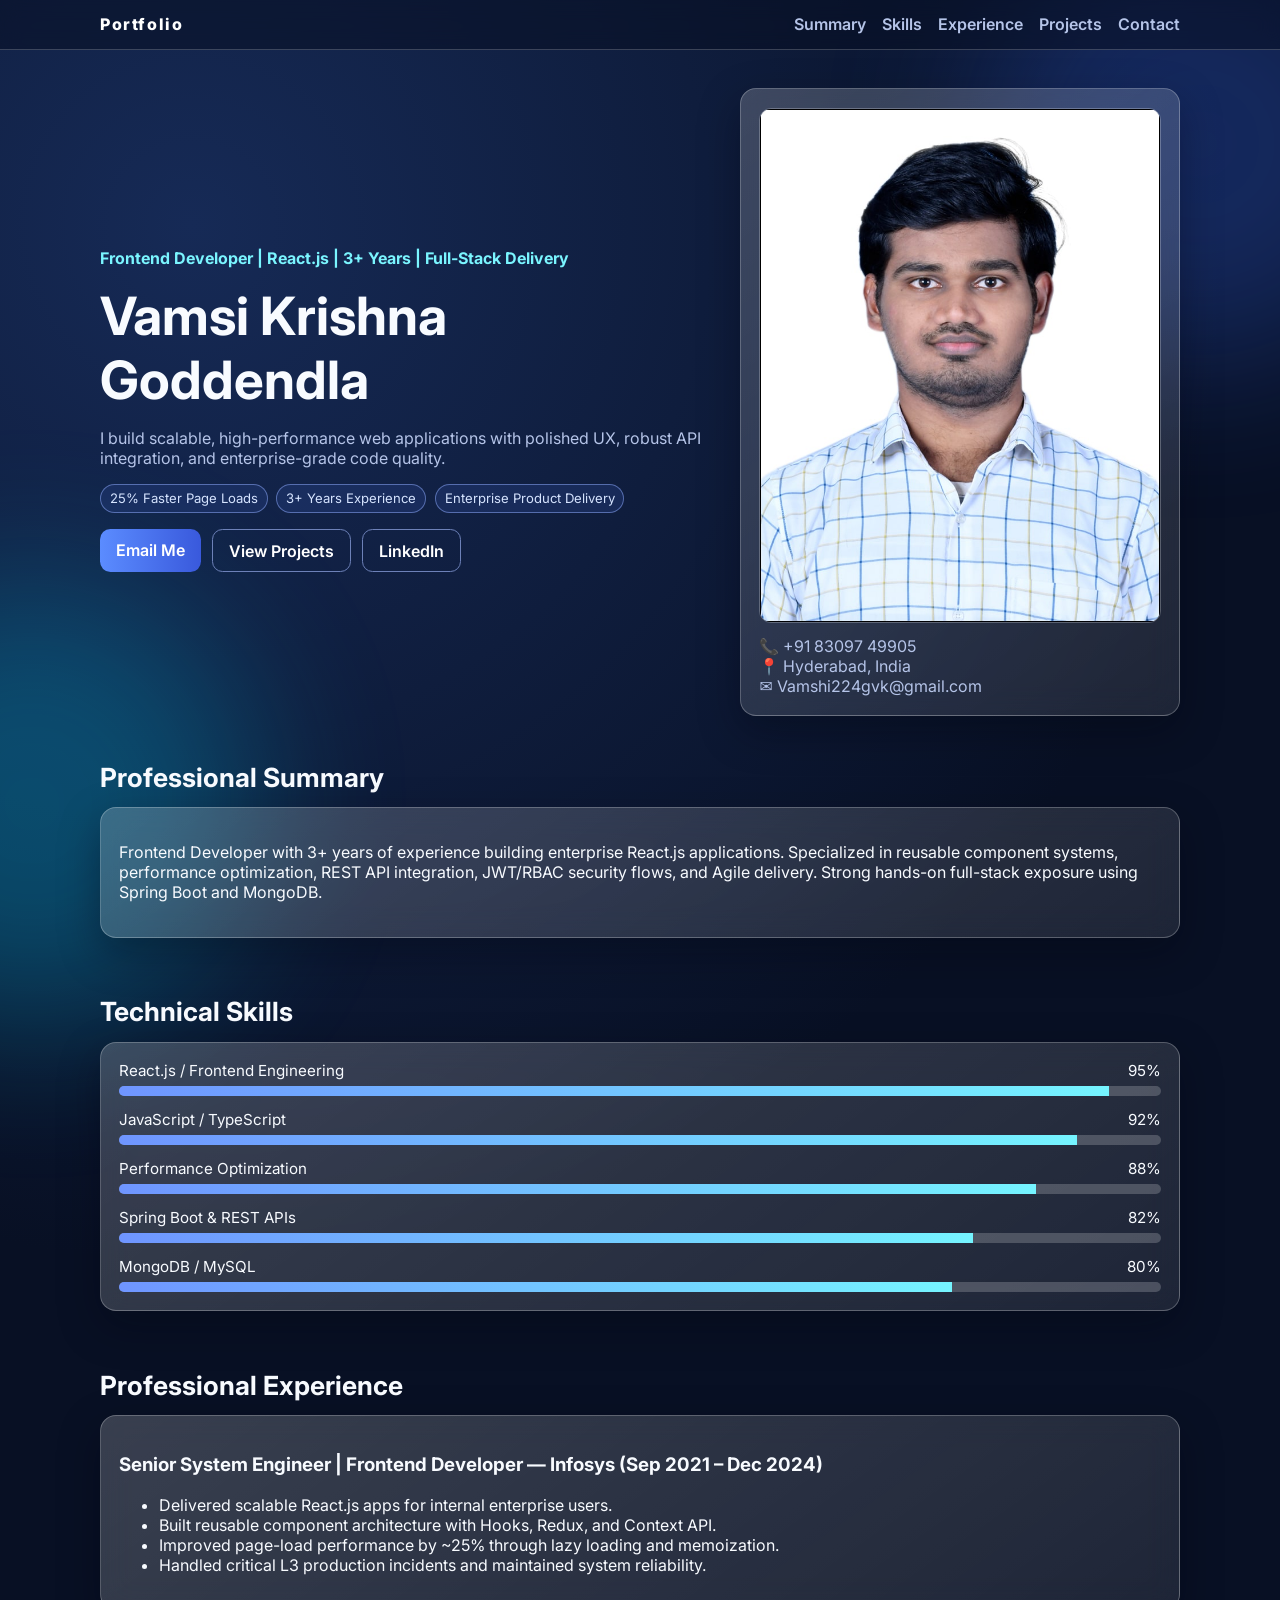
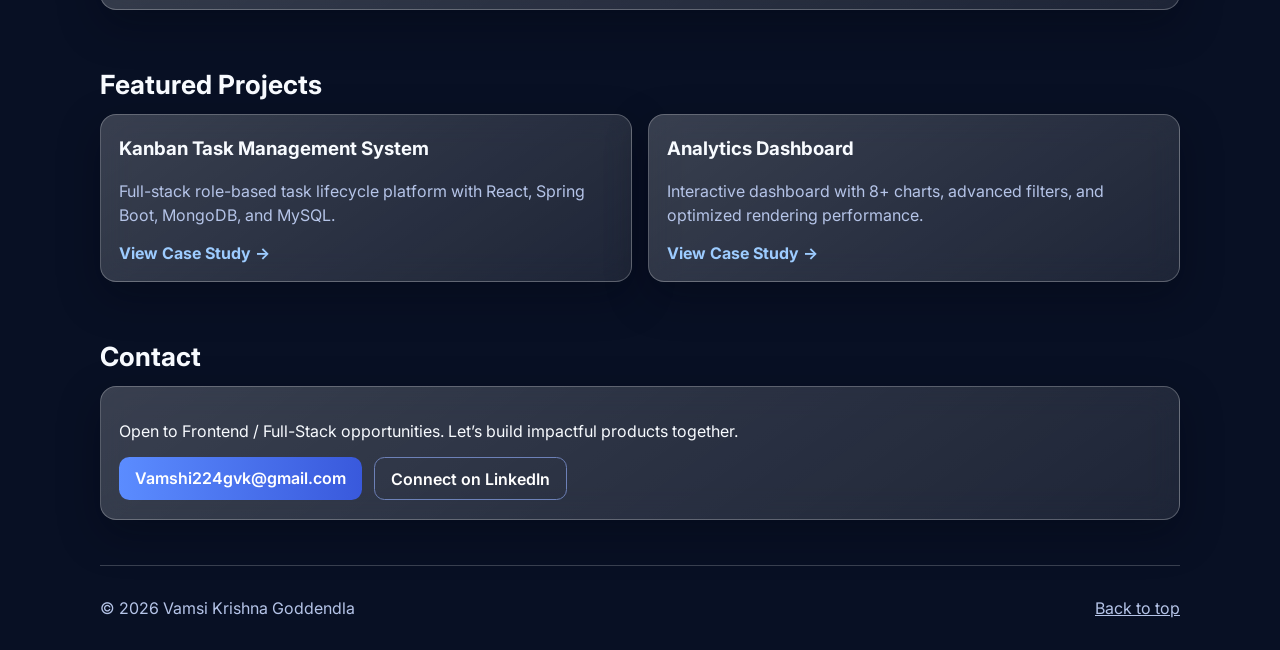
==== index.html @ 72f86a26 "Add files via upload" ====
<!DOCTYPE html>
<html lang="en">
  <head>
    <meta charset="UTF-8" />
    <meta name="viewport" content="width=device-width, initial-scale=1.0" />
    <title>Vamsi Krishna Goddendla | Premium Portfolio</title>
    <meta name="description" content="Premium portfolio of Vamsi Krishna Goddendla — Frontend Developer specialized in React.js, high-performance UI, and full-stack delivery." />
    <link rel="preconnect" href="https://fonts.googleapis.com" />
    <link rel="preconnect" href="https://fonts.gstatic.com" crossorigin />
    <link href="https://fonts.googleapis.com/css2?family=Inter:wght@400;500;600;700;800&display=swap" rel="stylesheet" />
    <link rel="stylesheet" href="styles.css" />
  </head>
  <body>
    <div class="bg-glow bg-glow-1"></div>
    <div class="bg-glow bg-glow-2"></div>

    <header class="site-header" id="top">
      <div class="container nav-wrap">
        <a href="#top" class="brand">Portfolio</a>
        <nav>
          <ul class="nav-links">
            <li><a href="#summary">Summary</a></li>
            <li><a href="#skills">Skills</a></li>
            <li><a href="#experience">Experience</a></li>
            <li><a href="#projects">Projects</a></li>
            <li><a href="#contact">Contact</a></li>
          </ul>
        </nav>
      </div>
    </header>

    <section class="hero">
      <div class="container hero-grid reveal">
        <div>
          <p class="eyebrow">Frontend Developer | React.js | 3+ Years | Full-Stack Delivery</p>
          <h1>Vamsi Krishna Goddendla</h1>
          <p class="lead">I build scalable, high-performance web applications with polished UX, robust API integration, and enterprise-grade code quality.</p>
	  <div class="impact-strip">
            <span>25% Faster Page Loads</span>
            <span>3+ Years Experience</span>
            <span>Enterprise Product Delivery</span>
          </div>
          <div class="hero-actions">
            <a class="btn btn-primary" href="mailto:Vamshi224gvk@gmail.com">Email Me</a>
	    <a class="btn btn-secondary" href="#projects">View Projects</a>
            <a class="btn btn-secondary" target="_blank" rel="noreferrer" href="https://www.linkedin.com/in/vamsi-krishna-goddendla/">LinkedIn</a>
          </div>
        </div>
        <div class="glass-card">
          <img src="assets/profile.jpeg" alt="Portrait of Vamsi Krishna Goddendla" class="profile-image" />
          <ul class="contact-inline">
            <li>📞 +91 83097 49905</li>
            <li>📍 Hyderabad, India</li>
	    <li>✉️ Vamshi224gvk@gmail.com</li>
          </ul>
        </div>
      </div>
    </section>

    <main class="container">
      <section id="summary" class="section reveal">
        <h2>Professional Summary</h2>
        <div class="glass-card">
          <p>Frontend Developer with 3+ years of experience building enterprise React.js applications. Specialized in reusable component systems, performance optimization, REST API integration, JWT/RBAC security flows, and Agile delivery. Strong hands-on full-stack exposure using Spring Boot and MongoDB.</p>
        </div>
      </section>

      <section id="skills" class="section reveal">
        <h2>Technical Skills</h2>
        <div class="skills-wrap glass-card">
          <div class="skill-item"><div class="skill-head"><span>React.js / Frontend Engineering</span><span>95%</span></div><div class="skill-bar"><span data-width="95%"></span></div></div>
          <div class="skill-item"><div class="skill-head"><span>JavaScript / TypeScript</span><span>92%</span></div><div class="skill-bar"><span data-width="92%"></span></div></div>
          <div class="skill-item"><div class="skill-head"><span>Performance Optimization</span><span>88%</span></div><div class="skill-bar"><span data-width="88%"></span></div></div>
          <div class="skill-item"><div class="skill-head"><span>Spring Boot & REST APIs</span><span>82%</span></div><div class="skill-bar"><span data-width="82%"></span></div></div>
          <div class="skill-item"><div class="skill-head"><span>MongoDB / MySQL</span><span>80%</span></div><div class="skill-bar"><span data-width="80%"></span></div></div>
        </div>
      </section>

      <section id="experience" class="section reveal">
        <h2>Professional Experience</h2>
        <article class="glass-card">
          <h3>Senior System Engineer | Frontend Developer — Infosys (Sep 2021 – Dec 2024)</h3>
          <ul>
            <li>Delivered scalable React.js apps for internal enterprise users.</li>
            <li>Built reusable component architecture with Hooks, Redux, and Context API.</li>
            <li>Improved page-load performance by ~25% through lazy loading and memoization.</li>
            <li>Handled critical L3 production incidents and maintained system reliability.</li>
          </ul>
        </article>
      </section>

      <section id="projects" class="section reveal">
        <h2>Featured Projects</h2>
        <div class="project-grid">
          <article class="glass-card project-card">
            <h3>Kanban Task Management System</h3>
            <p>Full-stack role-based task lifecycle platform with React, Spring Boot, MongoDB, and MySQL.</p>
            <a href="projects/kanban-task-management.html" class="project-link">View Case Study →</a>
          </article>
          <article class="glass-card project-card">
            <h3>Analytics Dashboard</h3>
            <p>Interactive dashboard with 8+ charts, advanced filters, and optimized rendering performance.</p>
            <a href="projects/analytics-dashboard.html" class="project-link">View Case Study →</a>
          </article>
        </div>
      </section>

      <section id="contact" class="section reveal">
        <h2>Contact</h2>
        <div class="glass-card">
          <p>Open to Frontend / Full-Stack opportunities. Let’s build impactful products together.</p>
          <div class="hero-actions">
            <a class="btn btn-primary" href="mailto:Vamshi224gvk@gmail.com">Vamshi224gvk@gmail.com</a>
            <a class="btn btn-secondary" target="_blank" rel="noreferrer" href="https://www.linkedin.com/in/vamsi-krishna-goddendla/">Connect on LinkedIn</a>
          </div>
        </div>
      </section>
    </main>

    <footer>
      <div class="container footer-inner">
        <p>© <span id="year"></span> Vamsi Krishna Goddendla</p>
        <a href="#top">Back to top</a>
      </div>
    </footer>

    <script src="script.js"></script>
  </body>
</html>
---- styles.css ----
:root {
  --bg: #081024;
  --bg-soft: #0d1731;
  --text: #f8fbff;
  --muted: #b5c4e8;
  --line: rgba(255, 255, 255, 0.2);
  --primary: #5b8cff;
  --primary-2: #7af5ff;
}
* { box-sizing: border-box; }
body {
  margin: 0;
  font-family: Inter, system-ui, sans-serif;
  color: var(--text);
  background: radial-gradient(circle at 15% 10%, #162a56, var(--bg) 45%), var(--bg);
  overflow-x: hidden;
}
.container { width: min(1080px, 92vw); margin: 0 auto; position: relative; z-index: 2; }
.bg-glow { position: fixed; width: 28rem; height: 28rem; border-radius: 50%; filter: blur(80px); opacity: 0.26; z-index: 0; }
.bg-glow-1 { background: #3a6fff; top: -5rem; right: -9rem; }
.bg-glow-2 { background: #00d4ff; left: -12rem; bottom: -8rem; }
.site-header { position: sticky; top: 0; z-index: 10; backdrop-filter: blur(10px); background: rgba(8,16,36,.55); border-bottom: 1px solid var(--line); }
.nav-wrap { display: flex; justify-content: space-between; align-items: center; padding: .9rem 0; }
.brand { color: #fff; text-decoration: none; font-weight: 800; letter-spacing: .1em; }
.nav-links { list-style: none; display: flex; gap: 1rem; margin: 0; padding: 0; }
.nav-links a { color: var(--muted); text-decoration: none; font-weight: 600; }
.hero { padding: 2.4rem 0 1rem; }
.hero-grid { display: grid; grid-template-columns: 1.4fr 1fr; gap: 1.5rem; align-items: center; }
.eyebrow { color: var(--primary-2); font-weight: 700; }
h1 { font-size: clamp(2rem, 5vw, 3.3rem); margin: .2rem 0; }
.lead { color: var(--muted); max-width: 64ch; }
.impact-strip { display: flex; gap: .55rem; flex-wrap: wrap; margin-top: 1rem; }
.impact-strip span { font-size: .82rem; color: #d6e4ff; border: 1px solid rgba(148,176,255,.5); background: rgba(38,64,130,.4); padding: .35rem .55rem; border-radius: 999px; }
.hero-actions { display: flex; gap: .7rem; flex-wrap: wrap; margin-top: 1rem; }
.btn { text-decoration: none; font-weight: 600; border-radius: .65rem; padding: .66rem 1rem; }
.btn-primary { background: linear-gradient(90deg, var(--primary), #3959dc); color: #fff; }
.btn-secondary { border: 1px solid #6d81b8; color: #fff; }
.glass-card {
  background: linear-gradient(145deg, rgba(255,255,255,.2), rgba(255,255,255,.09));
  border: 1px solid rgba(255,255,255,.25);
  border-radius: 1rem;
  box-shadow: 0 15px 40px rgba(1,6,18,.35);
  backdrop-filter: blur(16px);
  -webkit-backdrop-filter: blur(16px);
  padding: 1.15rem;
}
.profile-image { width: 100%; border-radius: .75rem; border: 1px solid rgba(255,255,255,.25); }
.contact-inline { list-style: none; padding: .6rem 0 0; margin: 0; color: var(--muted); }
.section { padding: 1.8rem 0; }
h2 { margin: 0 0 .9rem; font-size: 1.65rem; }
.skills-wrap { display: grid; gap: .9rem; }
.skill-head { display: flex; justify-content: space-between; margin-bottom: .35rem; font-size: .95rem; }
.skill-bar { height: 10px; border-radius: 999px; background: rgba(255,255,255,.2); overflow: hidden; }
.skill-bar span { display: block; height: 100%; width: 0; background: linear-gradient(90deg, #6f95ff, #75f4ff); transition: width 1.4s cubic-bezier(.22,1,.36,1); }
.project-grid { display: grid; grid-template-columns: repeat(2, minmax(0,1fr)); gap: 1rem; }
.project-link { color: #9dccff; text-decoration: none; font-weight: 700; }
.project-card h3 { margin-top: .2rem; }
.project-card p { color: var(--muted); line-height: 1.5; }
.project-card:hover { transform: translateY(-4px); border-color: rgba(149, 189, 255, .8); transition: .25s ease; }
.footer-inner { display: flex; justify-content: space-between; align-items: center; padding: 1rem 0; border-top: 1px solid var(--line); margin-top: 1rem; color: var(--muted); }
.footer-inner a { color: var(--muted); }

.reveal { opacity: 0; transform: translateY(24px) scale(.98); transition: opacity .7s ease, transform .7s ease; }
.reveal.visible { opacity: 1; transform: translateY(0) scale(1); }

@media (max-width: 860px) {
  .hero-grid, .project-grid { grid-template-columns: 1fr; }
  .nav-links { display: none; }
}
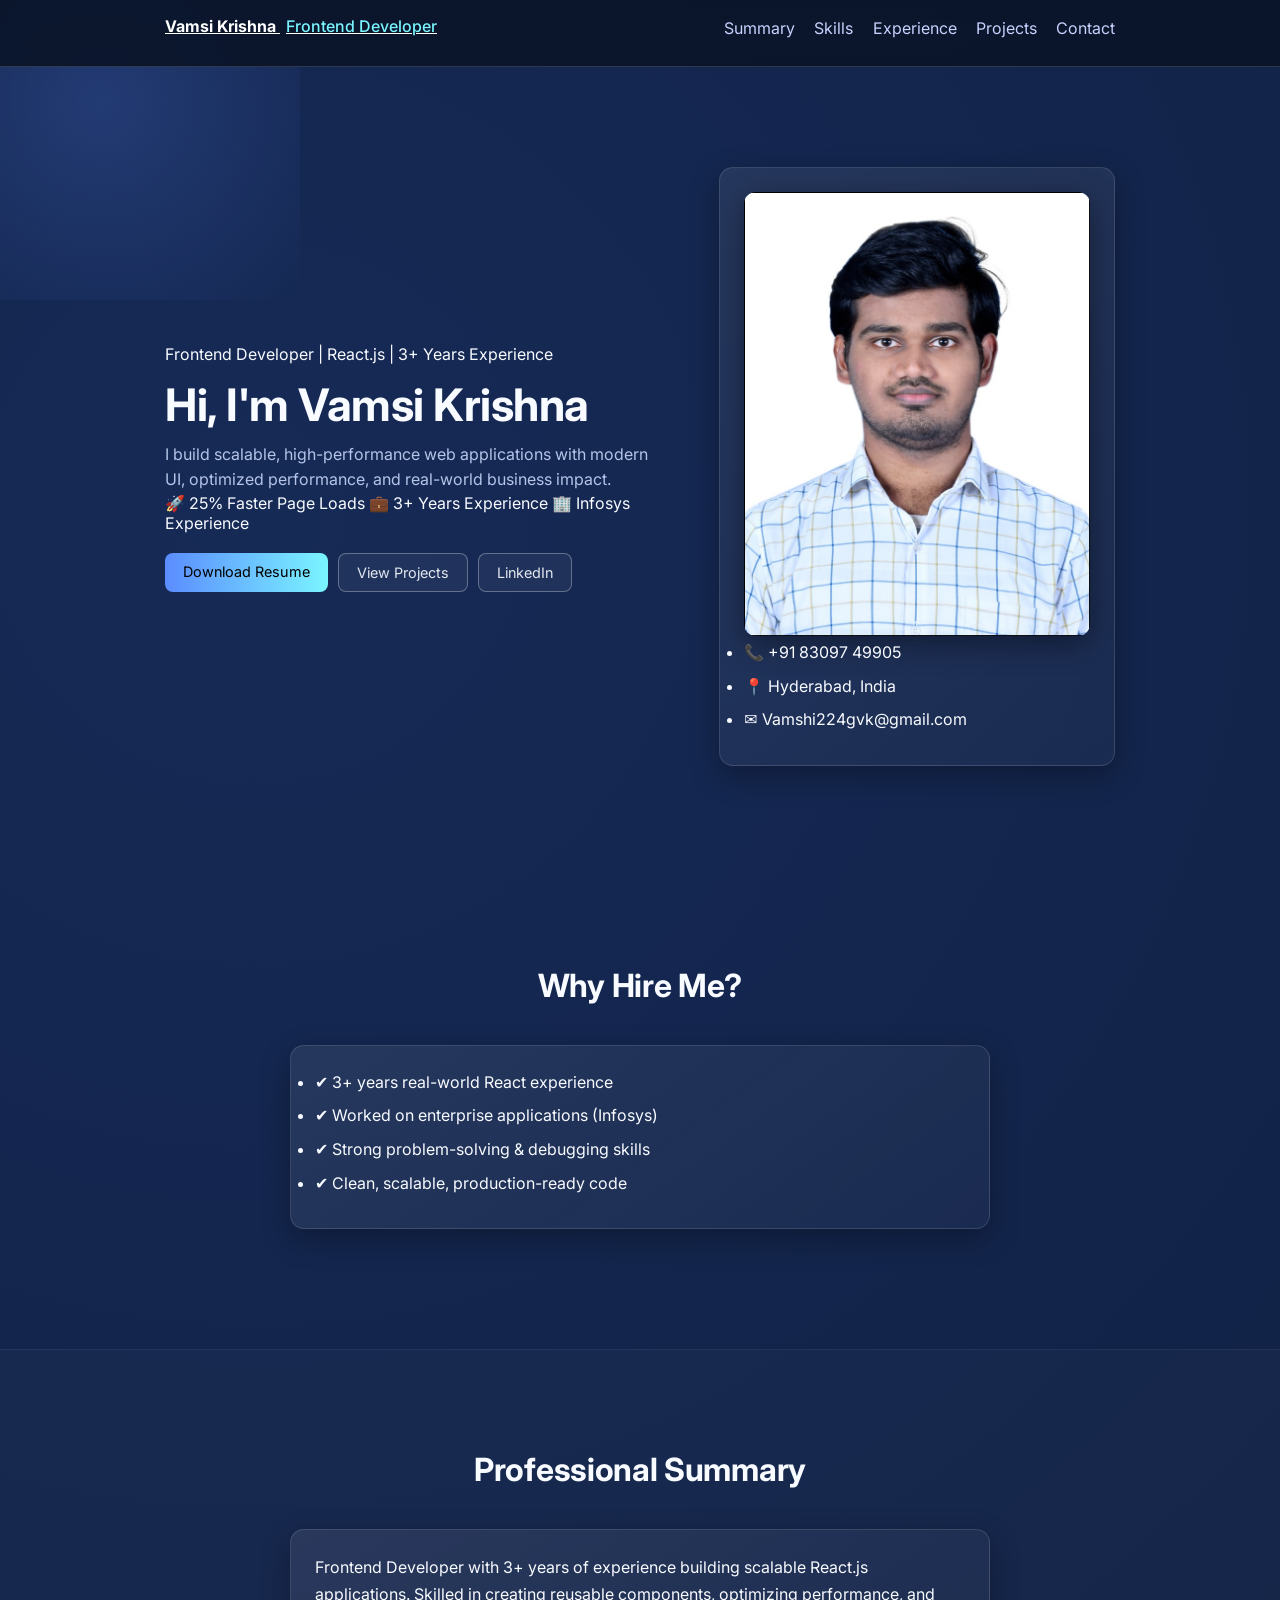
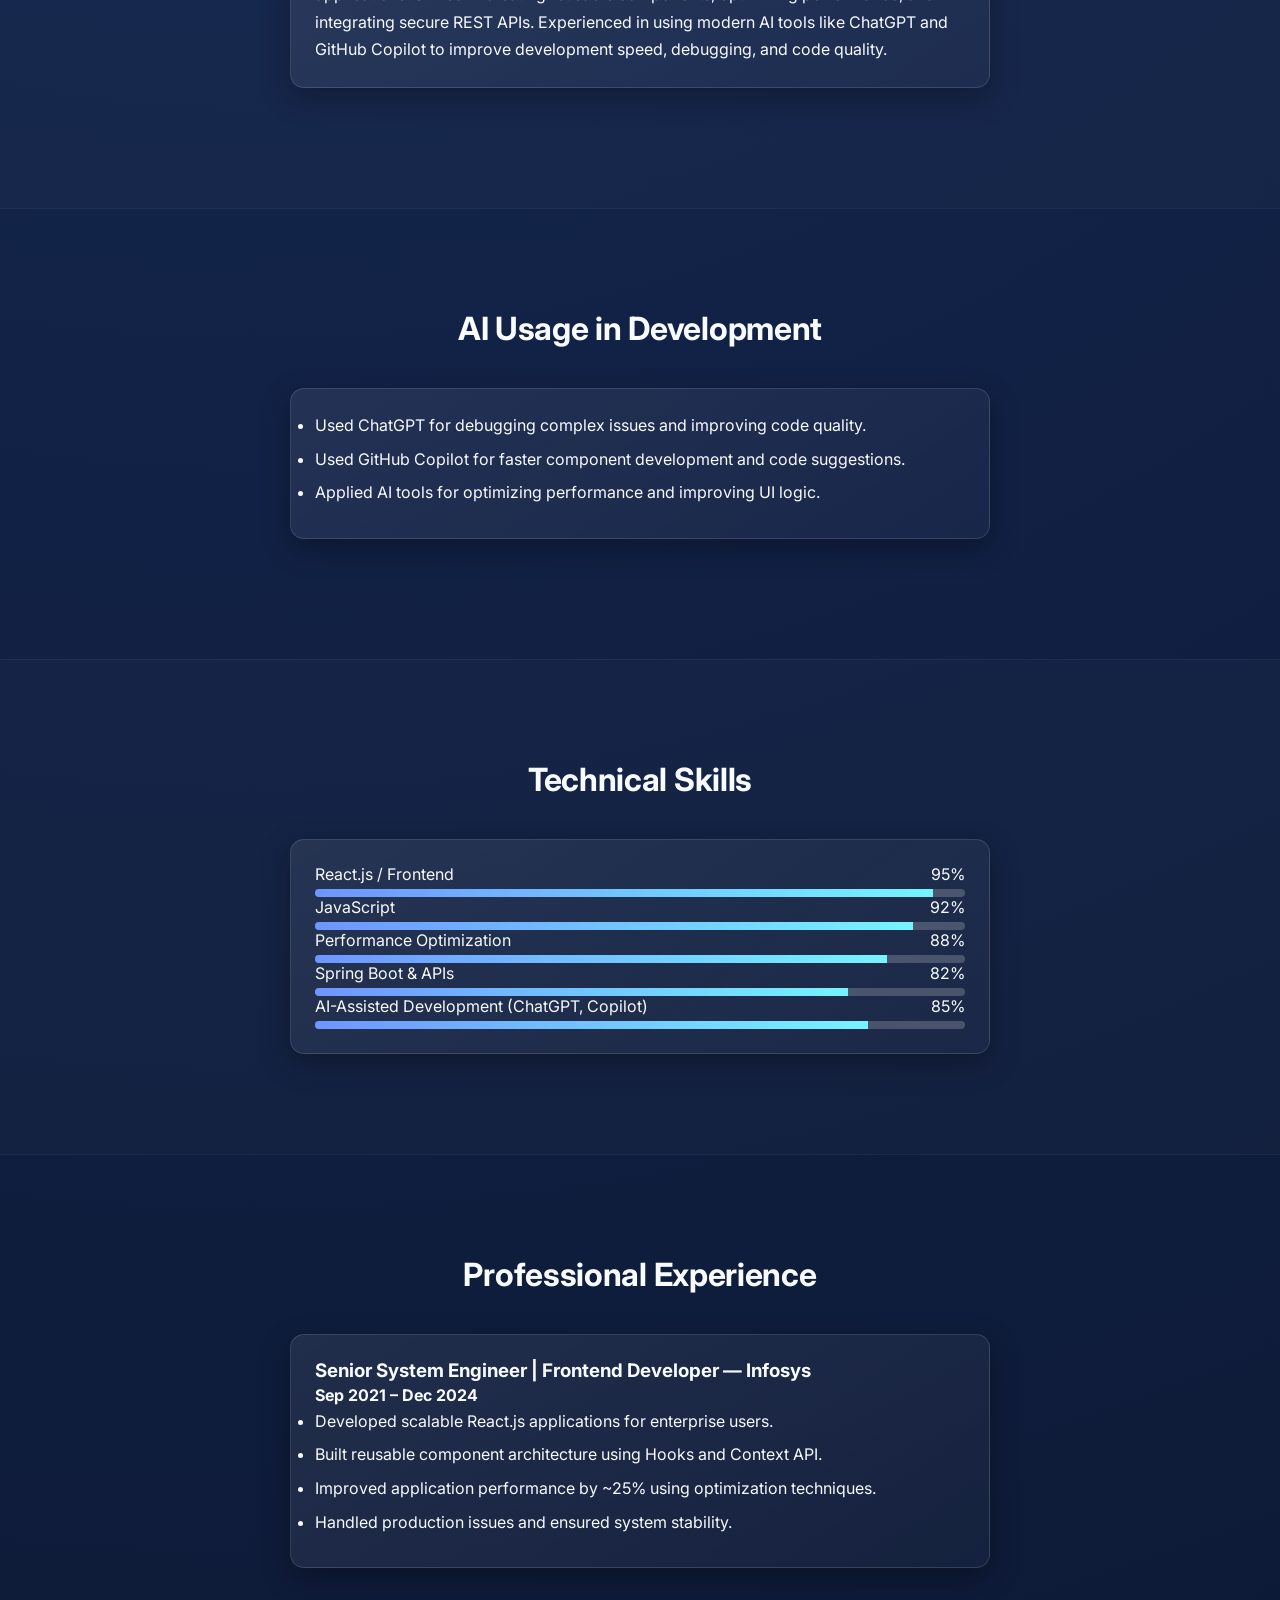
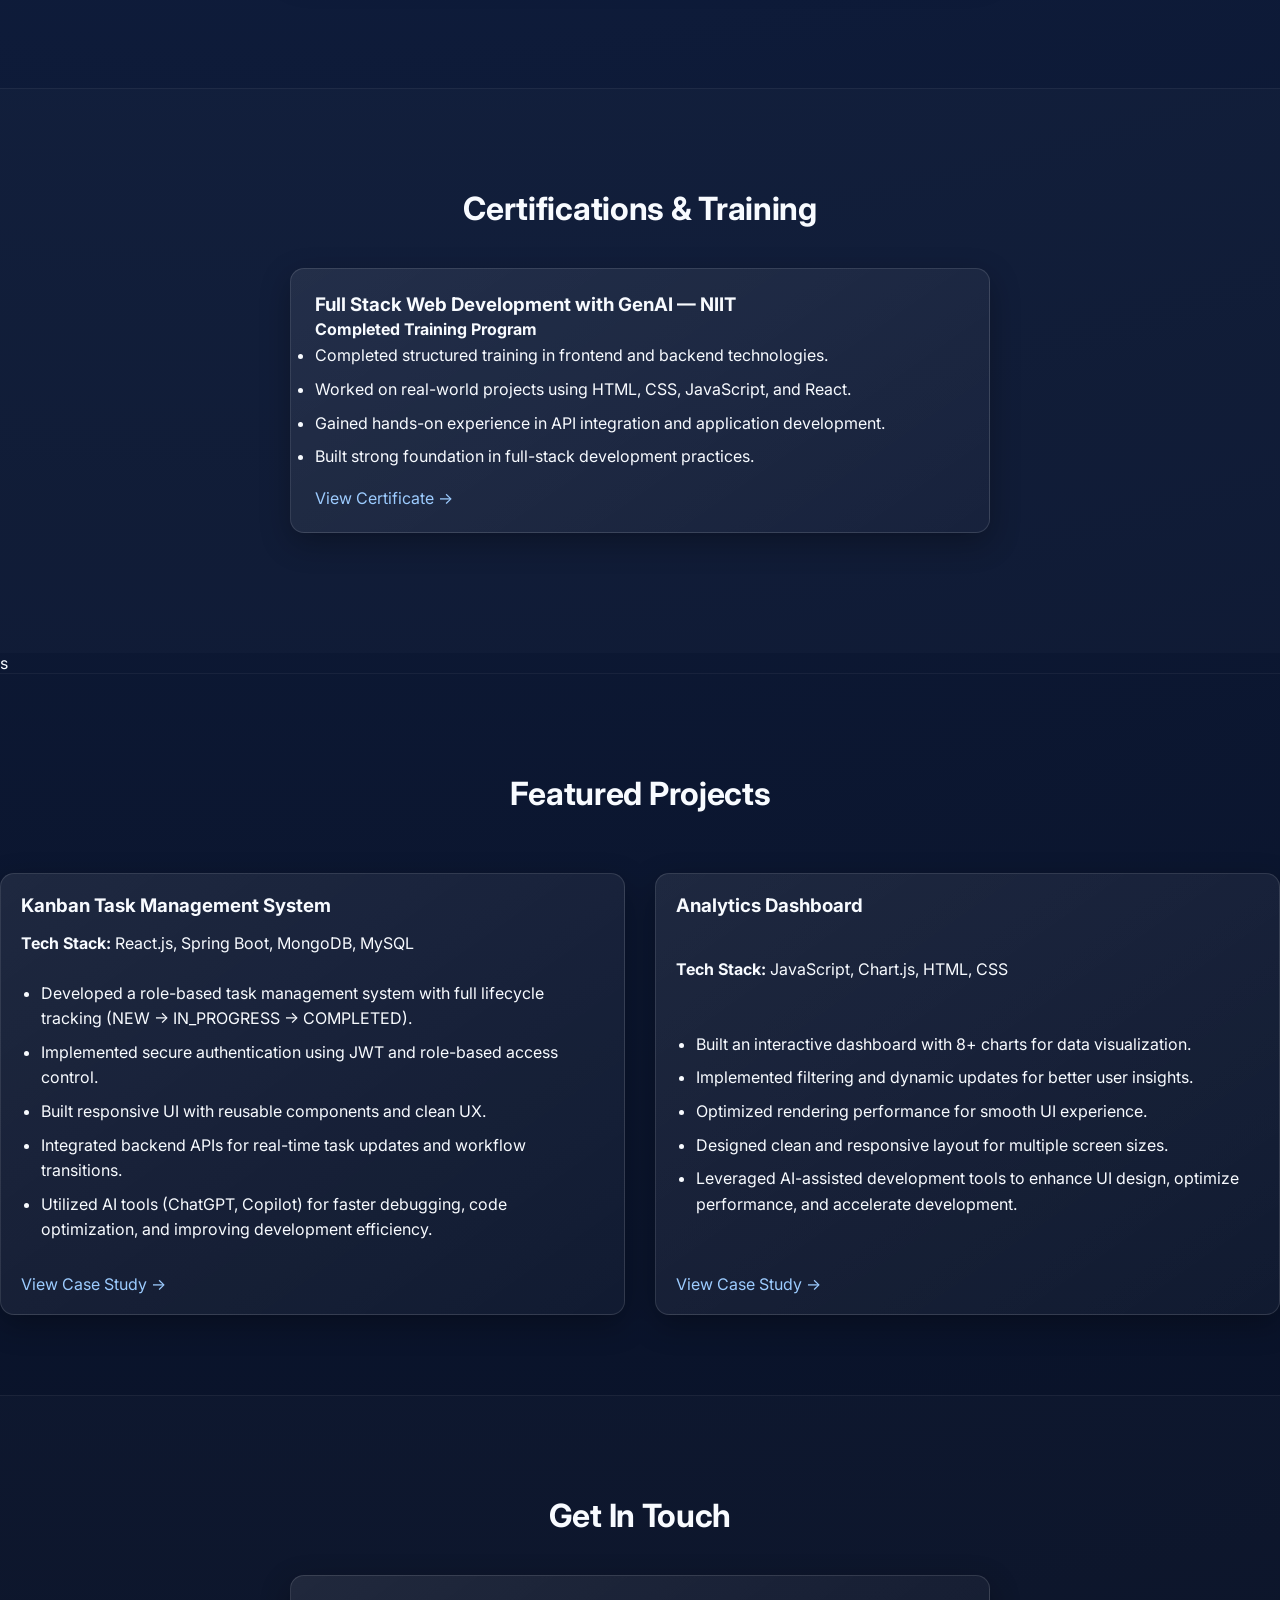
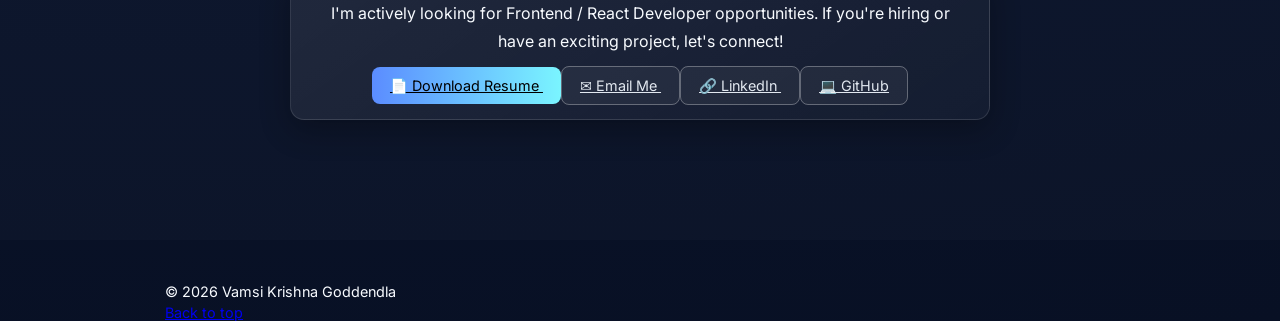
==== commit b2d6c16e: "Add files via upload" ====
--- a/index.html
+++ b/index.html
@@ -3,7 +3,7 @@
   <head>
     <meta charset="UTF-8" />
     <meta name="viewport" content="width=device-width, initial-scale=1.0" />
-    <title>Vamsi Krishna Goddendla | Premium Portfolio</title>
+    <title>Vamsi Krishna Goddendla | My Portfolio</title>
     <meta name="description" content="Premium portfolio of Vamsi Krishna Goddendla — Frontend Developer specialized in React.js, high-performance UI, and full-stack delivery." />
     <link rel="preconnect" href="https://fonts.googleapis.com" />
     <link rel="preconnect" href="https://fonts.gstatic.com" crossorigin />
@@ -11,12 +11,12 @@
     <link rel="stylesheet" href="styles.css" />
   </head>
   <body>
-    <div class="bg-glow bg-glow-1"></div>
-    <div class="bg-glow bg-glow-2"></div>
 
     <header class="site-header" id="top">
       <div class="container nav-wrap">
-        <a href="#top" class="brand">Portfolio</a>
+         <a href="#top" class="brand">
+  Vamsi Krishna <span>Frontend Developer</span>
+</a>
         <nav>
           <ul class="nav-links">
             <li><a href="#summary">Summary</a></li>
@@ -30,97 +30,271 @@
     </header>
 
     <section class="hero">
-      <div class="container hero-grid reveal">
-        <div>
-          <p class="eyebrow">Frontend Developer | React.js | 3+ Years | Full-Stack Delivery</p>
-          <h1>Vamsi Krishna Goddendla</h1>
-          <p class="lead">I build scalable, high-performance web applications with polished UX, robust API integration, and enterprise-grade code quality.</p>
-	  <div class="impact-strip">
-            <span>25% Faster Page Loads</span>
-            <span>3+ Years Experience</span>
-            <span>Enterprise Product Delivery</span>
-          </div>
-          <div class="hero-actions">
-            <a class="btn btn-primary" href="mailto:Vamshi224gvk@gmail.com">Email Me</a>
-	    <a class="btn btn-secondary" href="#projects">View Projects</a>
-            <a class="btn btn-secondary" target="_blank" rel="noreferrer" href="https://www.linkedin.com/in/vamsi-krishna-goddendla/">LinkedIn</a>
-          </div>
-        </div>
-        <div class="glass-card">
-          <img src="assets/profile.jpeg" alt="Portrait of Vamsi Krishna Goddendla" class="profile-image" />
-          <ul class="contact-inline">
-            <li>📞 +91 83097 49905</li>
-            <li>📍 Hyderabad, India</li>
-	    <li>✉️ Vamshi224gvk@gmail.com</li>
-          </ul>
-        </div>
-      </div>
-    </section>
-
-    <main class="container">
-      <section id="summary" class="section reveal">
-        <h2>Professional Summary</h2>
-        <div class="glass-card">
-          <p>Frontend Developer with 3+ years of experience building enterprise React.js applications. Specialized in reusable component systems, performance optimization, REST API integration, JWT/RBAC security flows, and Agile delivery. Strong hands-on full-stack exposure using Spring Boot and MongoDB.</p>
-        </div>
-      </section>
-
-      <section id="skills" class="section reveal">
-        <h2>Technical Skills</h2>
-        <div class="skills-wrap glass-card">
-          <div class="skill-item"><div class="skill-head"><span>React.js / Frontend Engineering</span><span>95%</span></div><div class="skill-bar"><span data-width="95%"></span></div></div>
-          <div class="skill-item"><div class="skill-head"><span>JavaScript / TypeScript</span><span>92%</span></div><div class="skill-bar"><span data-width="92%"></span></div></div>
-          <div class="skill-item"><div class="skill-head"><span>Performance Optimization</span><span>88%</span></div><div class="skill-bar"><span data-width="88%"></span></div></div>
-          <div class="skill-item"><div class="skill-head"><span>Spring Boot & REST APIs</span><span>82%</span></div><div class="skill-bar"><span data-width="82%"></span></div></div>
-          <div class="skill-item"><div class="skill-head"><span>MongoDB / MySQL</span><span>80%</span></div><div class="skill-bar"><span data-width="80%"></span></div></div>
-        </div>
-      </section>
-
-      <section id="experience" class="section reveal">
-        <h2>Professional Experience</h2>
-        <article class="glass-card">
-          <h3>Senior System Engineer | Frontend Developer — Infosys (Sep 2021 – Dec 2024)</h3>
-          <ul>
-            <li>Delivered scalable React.js apps for internal enterprise users.</li>
-            <li>Built reusable component architecture with Hooks, Redux, and Context API.</li>
-            <li>Improved page-load performance by ~25% through lazy loading and memoization.</li>
-            <li>Handled critical L3 production incidents and maintained system reliability.</li>
-          </ul>
-        </article>
-      </section>
-
-      <section id="projects" class="section reveal">
-        <h2>Featured Projects</h2>
-        <div class="project-grid">
-          <article class="glass-card project-card">
-            <h3>Kanban Task Management System</h3>
-            <p>Full-stack role-based task lifecycle platform with React, Spring Boot, MongoDB, and MySQL.</p>
-            <a href="projects/kanban-task-management.html" class="project-link">View Case Study →</a>
-          </article>
-          <article class="glass-card project-card">
-            <h3>Analytics Dashboard</h3>
-            <p>Interactive dashboard with 8+ charts, advanced filters, and optimized rendering performance.</p>
-            <a href="projects/analytics-dashboard.html" class="project-link">View Case Study →</a>
-          </article>
-        </div>
-      </section>
+  <div class="container hero-grid reveal">
+    
+    <!-- LEFT CONTENT -->
+    <div>
+      <p class="eyebrow">Frontend Developer | React.js | 3+ Years Experience</p>
+
+      <h1>Hi, I'm Vamsi Krishna</h1>
+
+      <p class="lead">
+        I build scalable, high-performance web applications with modern UI,
+        optimized performance, and real-world business impact.
+      </p>
+
+      <div class="impact-strip">
+        <span>🚀 25% Faster Page Loads</span>
+        <span>💼 3+ Years Experience</span>
+        <span>🏢 Infosys Experience</span>
+      </div>
+
+      <div class="hero-actions">
+        <a class="btn btn-primary" href="assets/Vamsi_Krishna_Goddendla_Resume.pdf" target="_blank">
+          Download Resume
+        </a>
+
+        <a class="btn btn-secondary" href="#projects">
+          View Projects
+        </a>
+
+        <a class="btn btn-secondary" target="_blank" 
+           href="https://www.linkedin.com/in/vamsi-krishna-goddendla/">
+          LinkedIn
+        </a>
+      </div>
+    </div>
+
+    <!-- RIGHT CARD -->
+    <div class="glass-card">
+      <img src="assets/profile.jpeg" alt="Vamsi Krishna" class="profile-image" />
+      <ul class="contact-inline">
+        <li>📞 +91 83097 49905</li>
+        <li>📍 Hyderabad, India</li>
+        <li>✉️ Vamshi224gvk@gmail.com</li>
+      </ul>
+    </div>
+
+  </div>
+</section>
+
+<section class="section reveal">
+  <h2>Why Hire Me?</h2>
+  <div class="glass-card">
+    <ul>
+      <li>✔️ 3+ years real-world React experience</li>
+      <li>✔️ Worked on enterprise applications (Infosys)</li>
+      <li>✔️ Strong problem-solving & debugging skills</li>
+      <li>✔️ Clean, scalable, production-ready code</li>
+    </ul>
+  </div>
+</section>
+<section id="summary" class="section reveal">
+  <h2>Professional Summary</h2>
+  <div class="glass-card">
+    <p>
+  Frontend Developer with 3+ years of experience building scalable React.js applications.
+  Skilled in creating reusable components, optimizing performance, and integrating secure REST APIs.
+  Experienced in using modern AI tools like ChatGPT and GitHub Copilot to improve development speed,
+  debugging, and code quality.
+</p>
+  </div>
+</section>
+
+<section class="section reveal">
+  <h2>AI Usage in Development</h2>
+
+  <div class="glass-card">
+    <ul>
+      <li>Used ChatGPT for debugging complex issues and improving code quality.</li>
+      <li>Used GitHub Copilot for faster component development and code suggestions.</li>
+      <li>Applied AI tools for optimizing performance and improving UI logic.</li>
+    </ul>
+  </div>
+</section>
+
+<section id="skills" class="section reveal">
+  <h2>Technical Skills</h2>
+
+  <div class="skills-wrap glass-card">
+
+    <div class="skill-item">
+      <div class="skill-head">
+        <span>React.js / Frontend</span>
+        <span>95%</span>
+      </div>
+      <div class="skill-bar">
+        <span data-width="95%"></span>
+      </div>
+    </div>
+
+    <div class="skill-item">
+      <div class="skill-head">
+        <span>JavaScript</span>
+        <span>92%</span>
+      </div>
+      <div class="skill-bar">
+        <span data-width="92%"></span>
+      </div>
+    </div>
+
+    <div class="skill-item">
+      <div class="skill-head">
+        <span>Performance Optimization</span>
+        <span>88%</span>
+      </div>
+      <div class="skill-bar">
+        <span data-width="88%"></span>
+      </div>
+    </div>
+
+    <div class="skill-item">
+      <div class="skill-head">
+        <span>Spring Boot & APIs</span>
+        <span>82%</span>
+      </div>
+      <div class="skill-bar">
+        <span data-width="82%"></span>
+      </div>
+    </div>
+
+    <div class="skill-item">
+  <div class="skill-head">
+    <span>AI-Assisted Development (ChatGPT, Copilot)</span>
+    <span>85%</span>
+  </div>
+  <div class="skill-bar">
+    <span data-width="85%"></span>
+  </div>
+</div>
+
+  </div>
+</section>
+
+<section id="experience" class="section reveal">
+  <h2>Professional Experience</h2>
+
+  <div class="glass-card">
+    <h3>Senior System Engineer | Frontend Developer — Infosys</h3>
+    <p><strong>Sep 2021 – Dec 2024</strong></p>
+
+    <ul>
+      <li>Developed scalable React.js applications for enterprise users.</li>
+      <li>Built reusable component architecture using Hooks and Context API.</li>
+      <li>Improved application performance by ~25% using optimization techniques.</li>
+      <li>Handled production issues and ensured system stability.</li>
+    </ul>
+  </div>
+</section>
+
+<section id="certifications" class="section reveal">
+  <h2>Certifications & Training</h2>
+
+  <div class="glass-card">
+
+    <h3>Full Stack Web Development with GenAI — NIIT</h3>
+    <p><strong>Completed Training Program</strong></p>
+
+    <ul>
+      <li>Completed structured training in frontend and backend technologies.</li>
+      <li>Worked on real-world projects using HTML, CSS, JavaScript, and React.</li>
+      <li>Gained hands-on experience in API integration and application development.</li>
+      <li>Built strong foundation in full-stack development practices.</li>
+    </ul>
+
+    <a href="assets/NIIT_certificate.pdf" target="_blank" class="project-link">
+      View Certificate →
+    </a>
+
+  </div>
+</section>s
+
+<section id="projects" class="section reveal">
+  <h2>Featured Projects</h2>
+
+  <div class="project-grid">
+
+    <!-- PROJECT 1 -->
+    <article class="glass-card project-card">
+      <h3>Kanban Task Management System</h3>
+
+      <p><strong>Tech Stack:</strong> React.js, Spring Boot, MongoDB, MySQL</p>
+
+      <ul>
+        <li>Developed a role-based task management system with full lifecycle tracking (NEW → IN_PROGRESS → COMPLETED).</li>
+        <li>Implemented secure authentication using JWT and role-based access control.</li>
+        <li>Built responsive UI with reusable components and clean UX.</li>
+        <li>Integrated backend APIs for real-time task updates and workflow transitions.</li>
+        <li>Utilized AI tools (ChatGPT, Copilot) for faster debugging, code optimization, and improving development efficiency.</li>
+      </ul>
+
+      <a href="projects/kanban-task-management.html" class="project-link">
+        View Case Study →
+      </a>
+    </article>
+
+    <!-- PROJECT 2 -->
+    <article class="glass-card project-card">
+      <h3>Analytics Dashboard</h3>
+
+      <p><strong>Tech Stack:</strong> JavaScript, Chart.js, HTML, CSS</p>
+
+      <ul>
+        <li>Built an interactive dashboard with 8+ charts for data visualization.</li>
+        <li>Implemented filtering and dynamic updates for better user insights.</li>
+        <li>Optimized rendering performance for smooth UI experience.</li>
+        <li>Designed clean and responsive layout for multiple screen sizes.</li>
+        <li>Leveraged AI-assisted development tools to enhance UI design, optimize performance, and accelerate development.</li>
+      </ul>
+
+      <a href="projects/analytics-dashboard.html" class="project-link">
+        View Case Study →
+      </a>
+    </article>
+
+  </div>
+</section>
 
       <section id="contact" class="section reveal">
-        <h2>Contact</h2>
-        <div class="glass-card">
-          <p>Open to Frontend / Full-Stack opportunities. Let’s build impactful products together.</p>
-          <div class="hero-actions">
-            <a class="btn btn-primary" href="mailto:Vamshi224gvk@gmail.com">Vamshi224gvk@gmail.com</a>
-            <a class="btn btn-secondary" target="_blank" rel="noreferrer" href="https://www.linkedin.com/in/vamsi-krishna-goddendla/">Connect on LinkedIn</a>
-          </div>
-        </div>
-      </section>
+  <h2>Get In Touch</h2>
+
+  <div class="glass-card contact-card">
+
+    <p class="contact-text">
+      I'm actively looking for Frontend / React Developer opportunities.
+      If you're hiring or have an exciting project, let's connect!
+    </p>
+
+    <div class="contact-actions">
+
+      <a class="btn btn-primary" href="assets/resume.pdf" target="_blank">
+        📄 Download Resume
+      </a>
+
+      <a class="btn btn-secondary" href="mailto:Vamshi224gvk@gmail.com">
+        ✉️ Email Me
+      </a>
+
+      <a class="btn btn-secondary" target="_blank"
+         href="https://www.linkedin.com/in/vamsi-krishna-goddendla/">
+        🔗 LinkedIn
+      </a>
+
+      <a class="btn btn-secondary" target="_blank"
+         href="https://github.com/vamshi183gvk">
+        💻 GitHub
+      </a>
+
+    </div>
+
+  </div>
+</section>
     </main>
 
     <footer>
       <div class="container footer-inner">
         <p>© <span id="year"></span> Vamsi Krishna Goddendla</p>
-        <a href="#top">Back to top</a>
+        <a href="#">Back to top</a>
       </div>
     </footer>
 
--- a/styles.css
+++ b/styles.css
@@ -3,67 +3,318 @@
   --bg-soft: #0d1731;
   --text: #f8fbff;
   --muted: #b5c4e8;
-  --line: rgba(255, 255, 255, 0.2);
+  --line: rgba(255, 255, 255, 0.15);
   --primary: #5b8cff;
   --primary-2: #7af5ff;
 }
-* { box-sizing: border-box; }
+
+* {
+  margin: 0;
+  padding: 0;
+  box-sizing: border-box;
+}
+
 body {
-  margin: 0;
   font-family: Inter, system-ui, sans-serif;
   color: var(--text);
-  background: radial-gradient(circle at 15% 10%, #162a56, var(--bg) 45%), var(--bg);
-  overflow-x: hidden;
-}
-.container { width: min(1080px, 92vw); margin: 0 auto; position: relative; z-index: 2; }
-.bg-glow { position: fixed; width: 28rem; height: 28rem; border-radius: 50%; filter: blur(80px); opacity: 0.26; z-index: 0; }
-.bg-glow-1 { background: #3a6fff; top: -5rem; right: -9rem; }
-.bg-glow-2 { background: #00d4ff; left: -12rem; bottom: -8rem; }
-.site-header { position: sticky; top: 0; z-index: 10; backdrop-filter: blur(10px); background: rgba(8,16,36,.55); border-bottom: 1px solid var(--line); }
-.nav-wrap { display: flex; justify-content: space-between; align-items: center; padding: .9rem 0; }
-.brand { color: #fff; text-decoration: none; font-weight: 800; letter-spacing: .1em; }
-.nav-links { list-style: none; display: flex; gap: 1rem; margin: 0; padding: 0; }
-.nav-links a { color: var(--muted); text-decoration: none; font-weight: 600; }
-.hero { padding: 2.4rem 0 1rem; }
-.hero-grid { display: grid; grid-template-columns: 1.4fr 1fr; gap: 1.5rem; align-items: center; }
-.eyebrow { color: var(--primary-2); font-weight: 700; }
-h1 { font-size: clamp(2rem, 5vw, 3.3rem); margin: .2rem 0; }
-.lead { color: var(--muted); max-width: 64ch; }
-.impact-strip { display: flex; gap: .55rem; flex-wrap: wrap; margin-top: 1rem; }
-.impact-strip span { font-size: .82rem; color: #d6e4ff; border: 1px solid rgba(148,176,255,.5); background: rgba(38,64,130,.4); padding: .35rem .55rem; border-radius: 999px; }
-.hero-actions { display: flex; gap: .7rem; flex-wrap: wrap; margin-top: 1rem; }
-.btn { text-decoration: none; font-weight: 600; border-radius: .65rem; padding: .66rem 1rem; }
-.btn-primary { background: linear-gradient(90deg, var(--primary), #3959dc); color: #fff; }
-.btn-secondary { border: 1px solid #6d81b8; color: #fff; }
+  background: radial-gradient(circle at 20% 10%, #162a56, var(--bg));
+}
+
+/* CONTAINER */
+.container {
+  width: min(950px, 90%);
+  margin: 0 auto;
+}
+
+/* NAVBAR */
+.site-header {
+  position: sticky;
+  top: 0;
+  background: rgba(10, 20, 40, 0.9);
+  backdrop-filter: blur(10px);
+  border-bottom: 1px solid var(--line);
+}
+
+.nav-wrap {
+  display: flex;
+  justify-content: space-between;
+  padding: 1rem 0;
+}
+
+.nav-links {
+  display: flex;
+  gap: 1.2rem;
+  list-style: none;
+}
+
+.nav-links a {
+  color: var(--muted);
+  text-decoration: none;
+}
+
+/* HERO */
+.hero {
+  padding: 80px 0;
+}
+
+.hero-grid {
+  display: grid;
+  grid-template-columns: 1.3fr 1fr;
+  gap: 40px;
+  align-items: center;
+}
+
+h1 {
+  font-size: 2.8rem;
+  margin: 10px 0;
+}
+
+.lead {
+  color: var(--muted);
+  max-width: 500px;
+  line-height: 1.6;
+}
+
+/* BUTTONS */
+.hero-actions {
+  margin-top: 20px;
+  display: flex;
+  gap: 10px;
+}
+
+.btn {
+  padding: 10px 18px;
+  border-radius: 8px;
+  font-size: 0.9rem;
+  transition: all 0.3s ease;
+}
+
+.btn-primary {
+  background: linear-gradient(90deg, #5b8cff, #7af5ff);
+  color: #000;
+}
+
+.btn:hover {
+  transform: translateY(-2px);
+}
+
+.hero-actions a {
+  text-decoration: none;
+}
+
+/* PROFILE CARD */
+.profile-image {
+  width: 100%;
+  border-radius: 8px;
+}
+
+
+.project-card {
+  height: 100%;
+  display: flex;
+  flex-direction: column;
+  justify-content: space-between;
+}
+
+.nav-links a {
+  color: #c7d2fe;
+  transition: 0.3s;
+}
+
+.nav-links a:hover {
+  color: #7af5ff;
+}
+
+.brand {
+  font-weight: 700;
+  color: #ffffff;
+}
+
+.brand span {
+  color: #7af5ff;
+  font-weight: 500;
+  margin-left: 6px;
+}
+
+
+body::before {
+  content: "";
+  position: fixed;
+  width: 400px;
+  height: 400px;
+  background: radial-gradient(circle, #5b8cff33, transparent);
+  top: -100px;
+  left: -100px;
+  z-index: -1;
+}
+
+/* SECTIONS */
+.section {
+  padding: 100px 0;
+}
+
+.section:nth-child(even) {
+  background: rgba(255, 255, 255, 0.02);
+}
+
+h2 {
+  text-align: center;
+  font-size: 2rem;
+  margin-bottom: 40px;
+}
+
+/* CARDS */
 .glass-card {
-  background: linear-gradient(145deg, rgba(255,255,255,.2), rgba(255,255,255,.09));
-  border: 1px solid rgba(255,255,255,.25);
-  border-radius: 1rem;
-  box-shadow: 0 15px 40px rgba(1,6,18,.35);
-  backdrop-filter: blur(16px);
-  -webkit-backdrop-filter: blur(16px);
-  padding: 1.15rem;
-}
-.profile-image { width: 100%; border-radius: .75rem; border: 1px solid rgba(255,255,255,.25); }
-.contact-inline { list-style: none; padding: .6rem 0 0; margin: 0; color: var(--muted); }
-.section { padding: 1.8rem 0; }
-h2 { margin: 0 0 .9rem; font-size: 1.65rem; }
-.skills-wrap { display: grid; gap: .9rem; }
-.skill-head { display: flex; justify-content: space-between; margin-bottom: .35rem; font-size: .95rem; }
-.skill-bar { height: 10px; border-radius: 999px; background: rgba(255,255,255,.2); overflow: hidden; }
-.skill-bar span { display: block; height: 100%; width: 0; background: linear-gradient(90deg, #6f95ff, #75f4ff); transition: width 1.4s cubic-bezier(.22,1,.36,1); }
-.project-grid { display: grid; grid-template-columns: repeat(2, minmax(0,1fr)); gap: 1rem; }
-.project-link { color: #9dccff; text-decoration: none; font-weight: 700; }
-.project-card h3 { margin-top: .2rem; }
-.project-card p { color: var(--muted); line-height: 1.5; }
-.project-card:hover { transform: translateY(-4px); border-color: rgba(149, 189, 255, .8); transition: .25s ease; }
-.footer-inner { display: flex; justify-content: space-between; align-items: center; padding: 1rem 0; border-top: 1px solid var(--line); margin-top: 1rem; color: var(--muted); }
-.footer-inner a { color: var(--muted); }
-
-.reveal { opacity: 0; transform: translateY(24px) scale(.98); transition: opacity .7s ease, transform .7s ease; }
-.reveal.visible { opacity: 1; transform: translateY(0) scale(1); }
-
-@media (max-width: 860px) {
-  .hero-grid, .project-grid { grid-template-columns: 1fr; }
-  .nav-links { display: none; }
-}
+  width: 100%;
+  max-width: 700px;
+  margin: 20px auto;
+  padding: 24px;
+
+  border-radius: 14px;
+  border: 1px solid rgba(255,255,255,0.12);
+
+  background: linear-gradient(
+    145deg,
+    rgba(255,255,255,0.08),
+    rgba(255,255,255,0.03)
+  );
+
+  box-shadow: 0 10px 30px rgba(0,0,0,0.3);
+
+  transition: all 0.3s ease;
+}
+
+.glass-card:hover {
+  transform: translateY(-6px);
+}
+
+h1 {
+  letter-spacing: -0.5px;
+}
+
+h2 {
+  letter-spacing: -0.3px;
+}
+
+p {
+  line-height: 1.7;
+}
+
+.section + .section {
+  border-top: 1px solid rgba(255,255,255,0.05);
+}
+
+/* SKILLS */
+.skills-wrap {
+  max-width: 700px;
+  margin: auto;
+}
+
+.skill-head {
+  display: flex;
+  justify-content: space-between;
+  margin-bottom: 5px;
+}
+
+.skill-bar {
+  height: 8px;
+  background: rgba(255,255,255,0.2);
+  border-radius: 20px;
+  overflow: hidden;
+}
+
+.skill-bar span {
+  display: block;
+  height: 100%;
+  width: 0;
+  background: linear-gradient(90deg, #6f95ff, #75f4ff);
+}
+
+/* PROJECTS */
+.project-grid {
+  display: grid;
+  grid-template-columns: repeat(2, 1fr);
+  gap: 30px;
+}
+
+.project-card {
+  padding: 20px;
+}
+
+.project-card ul {
+  margin-top: 10px;
+  padding-left: 20px;
+}
+
+.project-link {
+  display: inline-block;
+  margin-top: 10px;
+  color: #9dccff;
+  text-decoration: none;
+}
+
+/* CONTACT */
+.contact-card {
+  text-align: center;
+}
+
+.contact-actions {
+  margin-top: 20px;
+}
+
+.btn-secondary {
+  border: 1px solid rgba(255,255,255,0.3);
+  color: #e2e8f0;
+  background: rgba(255,255,255,0.05);
+}
+
+.btn-secondary:hover {
+  background: rgba(255,255,255,0.15);
+  color: #fff;
+}
+
+.hero-actions a {
+  text-decoration: none;
+}
+.nav-links a.active {
+  color: #7af5ff;
+  border-bottom: 2px solid #7af5ff;
+  padding-bottom: 2px;
+}
+
+
+.profile-image {
+  border-radius: 12px;
+  box-shadow: 0 8px 30px rgba(0,0,0,0.4);
+}
+
+li {
+  margin-bottom: 8px;
+  line-height: 1.6;
+}
+
+
+/* FOOTER */
+.footer-inner {
+  margin-top: 40px;
+  font-size: 0.9rem;
+}
+
+.project-link:hover {
+  color: #7af5ff;
+}
+
+/* RESPONSIVE */
+@media (max-width: 768px) {
+  .hero-grid {
+    grid-template-columns: 1fr;
+  }
+
+  .project-grid {
+    grid-template-columns: 1fr;
+  }
+
+  .nav-links {
+    display: none;
+  }
+}
